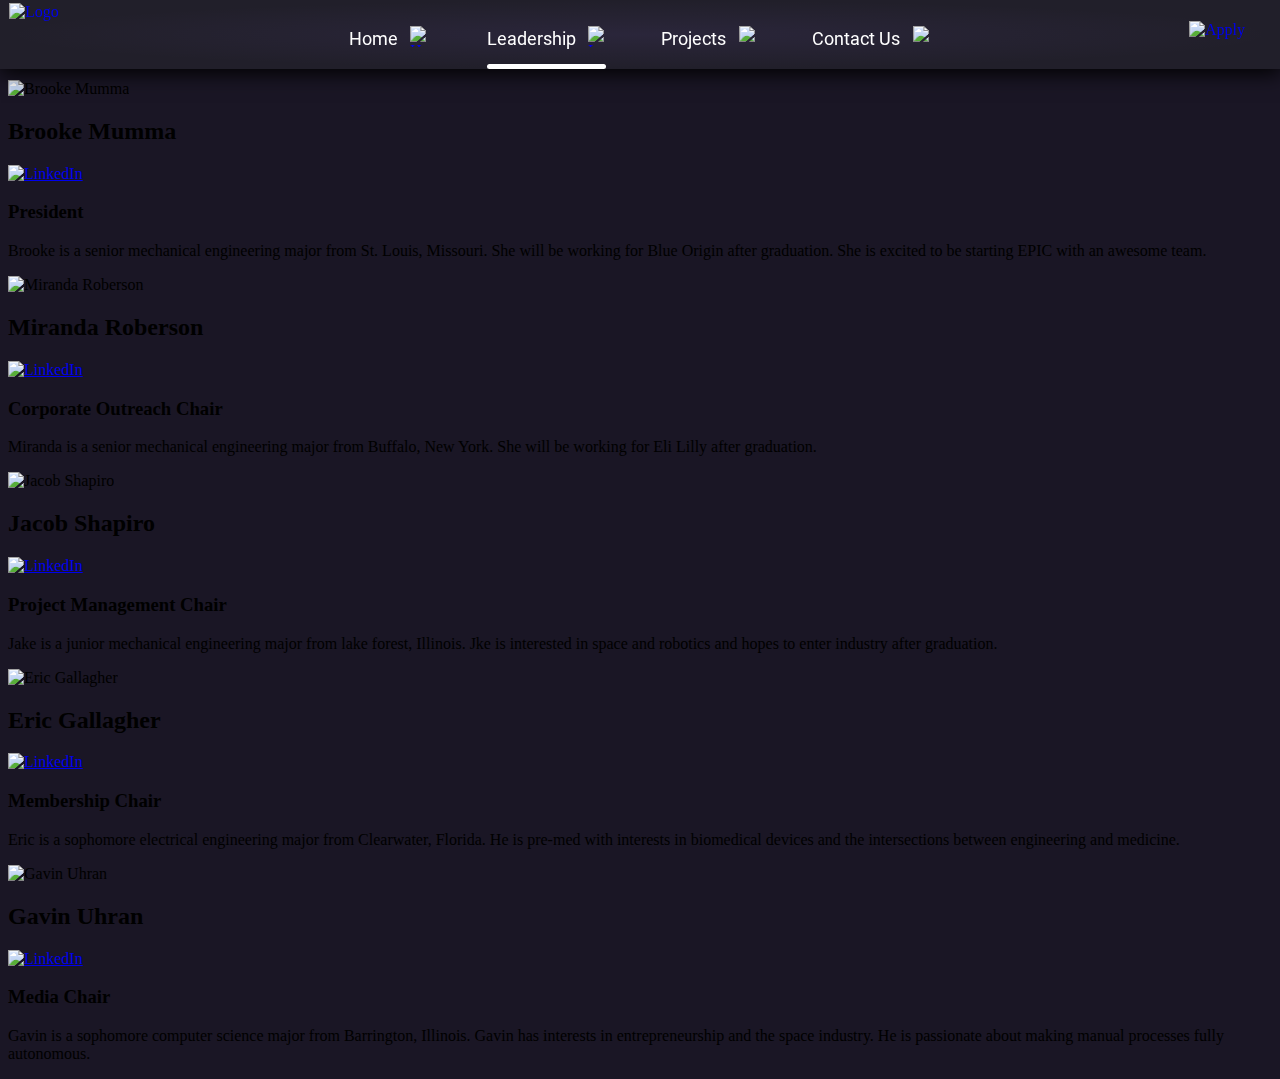
==== leadership1.html @ a6b1ad96 "Desktop Leadership Flexbox Changes" ====
<!DOCTYPE html>
<html lang="en">
<head>
    <meta charset="UTF-8">
    <meta name="viewport" content="width=device-width, initial-scale=1.0">
    <title>EPIC Leadership</title>
    <link rel="stylesheet" href="css/nav.css">
    <link rel="stylesheet" href="css/leadership1.css">
</head>
<body style="background: #1A1625">
    <div class="desktop">
        <h1 class="desktop-title">Leadership</h1>

        <div class="desktop-content">
            <div class="desktop-leader">
                <img class="desktop-leader-image" src="imgs/brooke.png" alt="Brooke Mumma">
                <div class="desktop-leader-info">
                    <div class="desktop-leader-name-linkedin">
                        <h1 class="desktop-leader-name">Brooke Mumma</h1>
                        <a href="https://www.linkedin.com/in/brookemumma/" target="blank">
                            <img src="imgs/linkedin.png" alt="LinkedIn" class="desktop-leader-linkedin">
                        </a>
                    </div>
                    <h2 class="desktop-leader-title">President</h2>
                    <h2 class="desktop-leader-bio">Brooke is a senior mechanical engineering major from St. Louis, missouri. She will be working for Blue Origin after graduation. She is excited to be starting EPIC with an awesome team!</h2>
                </div>
            </div>
            <div class="desktop-leader">
                <img class="desktop-leader-image" src="imgs/miranda.png" alt="Miranda Roberson">
                <div class="desktop-leader-info">
                    <div class="desktop-leader-name-linkedin">
                        <h1 class="desktop-leader-name">Miranda roberson</h1>
                        <a href="https://www.linkedin.com/in/miranda-roberson-a87233170/" target="blank">
                            <img src="imgs/linkedin.png" alt="LinkedIn" class="desktop-leader-linkedin">
                        </a>
                    </div>
                    <h2 class="desktop-leader-title">Corporate Outreach Chair</h2>
                    <h2 class="desktop-leader-bio">Miranda is a senior mechanical engineering major from buffalo  new york. she will be working for eli lilly after graduation.</h2>
                </div>
            </div>
            <div class="desktop-leader">
                <img class="desktop-leader-image" src="imgs/jacob.png" alt="Jacob Shapiro">
                <div class="desktop-leader-info">
                    <div class="desktop-leader-name-linkedin">
                        <h1 class="desktop-leader-name">Jacob Shapiro</h1>
                        <a href="https://www.linkedin.com/in/jshapiro12/" target="blank">
                            <img src="imgs/linkedin.png" alt="LinkedIn" class="desktop-leader-linkedin">
                        </a>
                    </div>
                    <h2 class="desktop-leader-title">Project Management Chair</h2>
                    <h2 class="desktop-leader-bio">Jake is a junior mechanical engineering major from lake forest, il. jake is interested in space and robotics and hopes to enter industry after graduation.</h2>
                </div>
            </div>
            <div class="desktop-leader">
                <img class="desktop-leader-image" src="imgs/eric.png" alt="Eric Gallagher">
                <div class="desktop-leader-info">
                    <div class="desktop-leader-name-linkedin">
                        <h1 class="desktop-leader-name">Eric Gallagher</h1>
                        <a href="https://www.linkedin.com/in/eric-gallagher-12ba87191/" target="blank">
                            <img src="imgs/linkedin.png" alt="LinkedIn" class="desktop-leader-linkedin">
                        </a>
                    </div>
                    <h2 class="desktop-leader-title">Membership Chair</h2>
                    <h2 class="desktop-leader-bio">Eric is a sophomore electrical engineering major from clearwater, florida. He is pre-med with interests in biomedical devices and the intersections between engineering and medicine.</h2>
                </div>
            </div>
            <div class="desktop-leader">
                <img class="desktop-leader-image" src="imgs/gavin.png" alt="Gavin Uhran">
                <div class="desktop-leader-info">
                    <div class="desktop-leader-name-linkedin">
                        <h1 class="desktop-leader-name">Gavin Uhran</h1>
                        <a href="https://www.linkedin.com/in/gavinuhran/" target="blank">
                            <img src="imgs/linkedin.png" alt="LinkedIn" class="desktop-leader-linkedin">
                        </a>
                    </div>
                    <h2 class="desktop-leader-title">Media Chair</h2>
                    <h2 class="desktop-leader-bio">Gavin is a sophomore computer science major from barrington, illinois. gavin has interests in entrepreneurship and the space industry. he is passionate about making manual processes fully autonomous.</h2>
                </div>
            </div>
        </div>

        <div class="desktop-bar">
            <a href="/index.html">
                <img src="imgs/logo.png" alt="Logo" class="desktop-bar-logo">
            </a>

            <div class="desktop-menu">
                <a class="desktop-home" href="/index.html">
                    <div class="desktop-home-content">
                        <h4 class="desktop-home-text">Home</h4>
                        <img src="imgs/home-icon.png" alt="Home Icon" class="desktop-home-icon">
                    </div>
                    <div class="desktop-home-active" style="visibility: hidden"></div>
                </a>
                <a class="desktop-leadership" href="/leadership.html">
                    <div class="desktop-leadership-content">
                        <h4 class="desktop-leadership-text">Leadership</h4>
                        <img src="imgs/leadership-icon.png" alt="Leadership Icon" class="desktop-leadership-icon">
                    </div>
                    <div class="desktop-leadership-active"></div>
                </a>
                <a class="desktop-projects" href="/projects.html">
                    <div class="desktop-projects-content">
                        <h4 class="desktop-projects-text">Projects</h4>
                        <img src="imgs/projects-icon.png" alt="projects Icon" class="desktop-projects-icon">
                    </div>
                    <div class="desktop-projects-active" style="visibility: hidden"></div>
                </a>
                <a class="desktop-contact" href="/contact.html">
                    <div class="desktop-contact-content">
                        <h4 class="desktop-contact-text">Contact Us</h4>
                        <img src="imgs/contact-icon.png" alt="contact Icon" class="desktop-contact-icon">
                    </div>
                    <div class="desktop-contact-active" style="visibility: hidden"></div>
                </a>
            </div>
            
            <a href="https://forms.gle/xy8HjNqJDVMeyU9KA" target="blank">
                <img src="imgs/apply-button.png" alt="Apply" class="desktop-bar-apply">
            </a>
        </div>
    </div>

    <div class="laptop">
        <div class="laptop-content">
            <h1 class="laptop-title">Leadership</h1>

            <div class="laptop-brooke-card">
                <img class="laptop-brooke-photo" src="imgs/brooke.png" alt="Brooke Mumma">
                <h2 class="laptop-brooke-name">Brooke Mumma</h2>
                <a href="https://www.linkedin.com/in/brookemumma/" target="blank">
                    <img src="imgs/linkedin.png" alt="LinkedIn" class="laptop-brooke-linkedin">
                </a>
                <h3 class="laptop-brooke-position">President</h3>
                <p class="laptop-brooke-desc">Brooke is a senior mechanical engineering major from St. Louis, Missouri. She will be working for Blue Origin after graduation. She is excited to be starting EPIC with an awesome team.</p>
            </div>

            <div class="laptop-miranda-card">
                <img class="laptop-miranda-photo" src="imgs/miranda.png" alt="Miranda Roberson">
                <h2 class="laptop-miranda-name">Miranda Roberson</h2>
                <a href="https://www.linkedin.com/in/miranda-roberson-a87233170/" target="blank">
                    <img src="imgs/linkedin.png" alt="LinkedIn" class="laptop-miranda-linkedin">
                </a>
                <h3 class="laptop-miranda-position">Corporate Outreach Chair</h3>
                <p class="laptop-miranda-desc">Miranda is a senior mechanical engineering major from Buffalo, New York. She will be working for Eli Lilly after graduation.</p>
            </div>

            <div class="laptop-jacob-card">
                <img class="laptop-jacob-photo" src="imgs/jacob.png" alt="Jacob Shapiro">
                <h2 class="laptop-jacob-name">Jacob Shapiro</h2>
                <a href="https://www.linkedin.com/in/jshapiro12/" target="blank">
                    <img src="imgs/linkedin.png" alt="LinkedIn" class="laptop-jacob-linkedin">
                </a>
                <h3 class="laptop-jacob-position">Project Management Chair</h3>
                <p class="laptop-jacob-desc">Jake is a junior mechanical engineering major from lake forest, Illinois. Jke is interested in space and robotics and hopes to enter industry after graduation.</p>
            </div>

            <div class="laptop-eric-card">
                <img class="laptop-eric-photo" src="imgs/eric.png" alt="Eric Gallagher">
                <h2 class="laptop-eric-name">Eric Gallagher</h2>
                <a href="https://www.linkedin.com/in/eric-gallagher-12ba87191/" target="blank">
                    <img src="imgs/linkedin.png" alt="LinkedIn" class="laptop-eric-linkedin">
                </a>
                <h3 class="laptop-eric-position">Membership Chair</h3>
                <p class="laptop-eric-desc">Eric is a sophomore electrical engineering major from Clearwater, Florida. He is pre-med with interests in biomedical devices and the intersections between engineering and medicine.</p>
            </div>

            <div class="laptop-gavin-card">
                <img class="laptop-gavin-photo" src="imgs/gavin.png" alt="Gavin Uhran">
                <h2 class="laptop-gavin-name">Gavin Uhran</h2>
                <a href="https://www.linkedin.com/in/gavinuhran/" target="blank">
                    <img src="imgs/linkedin.png" alt="LinkedIn" class="laptop-gavin-linkedin">
                </a>
                <h3 class="laptop-gavin-position">Media Chair</h3>
                <p class="laptop-gavin-desc">Gavin is a sophomore computer science major from Barrington, Illinois. Gavin has interests in entrepreneurship and the space industry. He is passionate about making manual processes fully autonomous.</p>
            </div>
        </div>

        <div class="desktop-bar">
            <a href="/index.html">
                <img src="imgs/logo.png" alt="Logo" class="desktop-bar-logo">
            </a>

            <div class="desktop-menu">
                <a class="desktop-home" href="/index.html">
                    <div class="desktop-home-content">
                        <h4 class="desktop-home-text">Home</h4>
                        <img src="imgs/home-icon.png" alt="Home Icon" class="desktop-home-icon">
                    </div>
                    <div class="desktop-home-active" style="visibility: hidden"></div>
                </a>
                <a class="desktop-leadership" href="/leadership.html">
                    <div class="desktop-leadership-content">
                        <h4 class="desktop-leadership-text">Leadership</h4>
                        <img src="imgs/leadership-icon.png" alt="Leadership Icon" class="desktop-leadership-icon">
                    </div>
                    <div class="desktop-leadership-active"></div>
                </a>
                <a class="desktop-projects" href="/projects.html">
                    <div class="desktop-projects-content">
                        <h4 class="desktop-projects-text">Projects</h4>
                        <img src="imgs/projects-icon.png" alt="projects Icon" class="desktop-projects-icon">
                    </div>
                    <div class="desktop-projects-active" style="visibility: hidden"></div>
                </a>
                <a class="desktop-contact" href="/contact.html">
                    <div class="desktop-contact-content">
                        <h4 class="desktop-contact-text">Contact Us</h4>
                        <img src="imgs/contact-icon.png" alt="contact Icon" class="desktop-contact-icon">
                    </div>
                    <div class="desktop-contact-active" style="visibility: hidden"></div>
                </a>
            </div>
            
            <a href="https://forms.gle/xy8HjNqJDVMeyU9KA" target="blank">
                <img src="imgs/apply-button.png" alt="Apply" class="desktop-bar-apply">
            </a>
        </div>
    </div>

    <div class="tablet">
        <div class="tablet-content">
            <h1 class="tablet-title">Leadership</h1>

            <div class="tablet-brooke-card">
                <img class="tablet-brooke-photo" src="imgs/brooke.png" alt="Brooke Mumma">
                <h2 class="tablet-brooke-name">Brooke Mumma</h2>
                <a href="https://www.linkedin.com/in/brookemumma/" target="blank">
                    <img src="imgs/linkedin.png" alt="LinkedIn" class="tablet-brooke-linkedin">
                </a>
                <h3 class="tablet-brooke-position">President</h3>
                <p class="tablet-brooke-desc">Brooke is a senior mechanical engineering major from St. Louis, Missouri. She will be working for Blue Origin after graduation. She is excited to be starting EPIC with an awesome team.</p>
            </div>

            <div class="tablet-miranda-card">
                <img class="tablet-miranda-photo" src="imgs/miranda.png" alt="Miranda Roberson">
                <h2 class="tablet-miranda-name">Miranda Roberson</h2>
                <a href="https://www.linkedin.com/in/miranda-roberson-a87233170/" target="blank">
                    <img src="imgs/linkedin.png" alt="LinkedIn" class="tablet-miranda-linkedin">
                </a>
                <h3 class="tablet-miranda-position">Corporate Outreach Chair</h3>
                <p class="tablet-miranda-desc">Miranda is a senior mechanical engineering major from Buffalo, New York. She will be working for Eli Lilly after graduation.</p>
            </div>

            <div class="tablet-jacob-card">
                <img class="tablet-jacob-photo" src="imgs/jacob.png" alt="Jacob Shapiro">
                <h2 class="tablet-jacob-name">Jacob Shapiro</h2>
                <a href="https://www.linkedin.com/in/jshapiro12/" target="blank">
                    <img src="imgs/linkedin.png" alt="LinkedIn" class="tablet-jacob-linkedin">
                </a>
                <h3 class="tablet-jacob-position">Project Management Chair</h3>
                <p class="tablet-jacob-desc">Jake is a junior mechanical engineering major from lake forest, Illinois. Jke is interested in space and robotics and hopes to enter industry after graduation.</p>
            </div>

            <div class="tablet-eric-card">
                <img class="tablet-eric-photo" src="imgs/eric.png" alt="Eric Gallagher">
                <h2 class="tablet-eric-name">Eric Gallagher</h2>
                <a href="https://www.linkedin.com/in/eric-gallagher-12ba87191/" target="blank">
                    <img src="imgs/linkedin.png" alt="LinkedIn" class="tablet-eric-linkedin">
                </a>
                <h3 class="tablet-eric-position">Membership Chair</h3>
                <p class="tablet-eric-desc">Eric is a sophomore electrical engineering major from Clearwater, Florida. He is pre-med with interests in biomedical devices and the intersections between engineering and medicine.</p>
            </div>

            <div class="tablet-gavin-card">
                <img class="tablet-gavin-photo" src="imgs/gavin.png" alt="Gavin Uhran">
                <h2 class="tablet-gavin-name">Gavin Uhran</h2>
                <a href="https://www.linkedin.com/in/gavinuhran/" target="blank">
                    <img src="imgs/linkedin.png" alt="LinkedIn" class="tablet-gavin-linkedin">
                </a>
                <h3 class="tablet-gavin-position">Media Chair</h3>
                <p class="tablet-gavin-desc">Gavin is a sophomore computer science major from Barrington, Illinois. Gavin has interests in entrepreneurship and the space industry. He is passionate about making manual processes fully autonomous.</p>
            </div>
        </div>

        <div class="desktop-bar">
            <a href="/index.html">
                <img src="imgs/logo.png" alt="Logo" class="desktop-bar-logo">
            </a>

            <div class="tablet-menu">
                <a class="tablet-home" href="/index.html">
                    <div class="desktop-home-content">
                        <h4 class="desktop-home-text">Home</h4>
                        <img src="imgs/home-icon.png" alt="Home Icon" class="desktop-home-icon">
                    </div>
                    <div class="desktop-home-active" style="visibility: hidden"></div>
                </a>
                <a class="tablet-leadership" href="/leadership.html">
                    <div class="desktop-leadership-content">
                        <h4 class="desktop-leadership-text">Leadership</h4>
                        <img src="imgs/leadership-icon.png" alt="Leadership Icon" class="desktop-leadership-icon">
                    </div>
                    <div class="desktop-leadership-active"></div>
                </a>
                <a class="tablet-projects" href="/projects.html">
                    <div class="desktop-projects-content">
                        <h4 class="desktop-projects-text">Projects</h4>
                        <img src="imgs/projects-icon.png" alt="projects Icon" class="desktop-projects-icon">
                    </div>
                    <div class="desktop-projects-active" style="visibility: hidden"></div>
                </a>
                <a class="tablet-contact" href="/contact.html">
                    <div class="desktop-contact-content">
                        <h4 class="desktop-contact-text">Contact Us</h4>
                        <img src="imgs/contact-icon.png" alt="contact Icon" class="desktop-contact-icon">
                    </div>
                    <div class="desktop-contact-active" style="visibility: hidden"></div>
                </a>
            </div>
            
            <a href="https://forms.gle/xy8HjNqJDVMeyU9KA" target="blank">
                <img src="imgs/apply-button.png" alt="Apply" class="desktop-bar-apply">
            </a>
        </div>
    </div>

    <div class="mobile">
        <div class="mobile-content">
            <h1 class="mobile-title">Leadership</h1>

            <div class="mobile-brooke-card">
                <img class="mobile-brooke-photo" src="imgs/brooke.png" alt="Brooke Mumma">
                <h2 class="mobile-brooke-name">Brooke Mumma</h2>
                <a href="https://www.linkedin.com/in/brookemumma/" target="blank">
                    <img src="imgs/linkedin.png" alt="LinkedIn" class="mobile-brooke-linkedin">
                </a>
                <h3 class="mobile-brooke-position">President</h3>
                <p class="mobile-brooke-desc">Brooke is a senior mechanical engineering major from St. Louis, Missouri. She will be working for Blue Origin after graduation. She is excited to be starting EPIC with an awesome team.</p>
            </div>

            <div class="mobile-miranda-card">
                <img class="mobile-miranda-photo" src="imgs/miranda.png" alt="Miranda Roberson">
                <h2 class="mobile-miranda-name">Miranda Roberson</h2>
                <a href="https://www.linkedin.com/in/miranda-roberson-a87233170/" target="blank">
                    <img src="imgs/linkedin.png" alt="LinkedIn" class="mobile-miranda-linkedin">
                </a>
                <h3 class="mobile-miranda-position">Corporate Outreach Chair</h3>
                <p class="mobile-miranda-desc">Miranda is a senior mechanical engineering major from Buffalo, New York. She will be working for Eli Lilly after graduation.</p>
            </div>

            <div class="mobile-jacob-card">
                <img class="mobile-jacob-photo" src="imgs/jacob.png" alt="Jacob Shapiro">
                <h2 class="mobile-jacob-name">Jacob Shapiro</h2>
                <a href="https://www.linkedin.com/in/jshapiro12/" target="blank">
                    <img src="imgs/linkedin.png" alt="LinkedIn" class="mobile-jacob-linkedin">
                </a>
                <h3 class="mobile-jacob-position">Project Management Chair</h3>
                <p class="mobile-jacob-desc">Jake is a junior mechanical engineering major from lake forest, Illinois. Jke is interested in space and robotics and hopes to enter industry after graduation.</p>
            </div>

            <div class="mobile-eric-card">
                <img class="mobile-eric-photo" src="imgs/eric.png" alt="Eric Gallagher">
                <h2 class="mobile-eric-name">Eric Gallagher</h2>
                <a href="https://www.linkedin.com/in/eric-gallagher-12ba87191/" target="blank">
                    <img src="imgs/linkedin.png" alt="LinkedIn" class="mobile-eric-linkedin">
                </a>
                <h3 class="mobile-eric-position">Membership Chair</h3>
                <p class="mobile-eric-desc">Eric is a sophomore electrical engineering major from Clearwater, Florida. He is pre-med with interests in biomedical devices and the intersections between engineering and medicine.</p>
            </div>

            <div class="mobile-gavin-card">
                <img class="mobile-gavin-photo" src="imgs/gavin.png" alt="Gavin Uhran">
                <h2 class="mobile-gavin-name">Gavin Uhran</h2>
                <a href="https://www.linkedin.com/in/gavinuhran/" target="blank">
                    <img src="imgs/linkedin.png" alt="LinkedIn" class="mobile-gavin-linkedin">
                </a>
                <h3 class="mobile-gavin-position">Media Chair</h3>
                <p class="mobile-gavin-desc">Gavin is a sophomore computer science major from Barrington, Illinois. Gavin has interests in entrepreneurship and the space industry. He is passionate about making manual processes fully autonomous.</p>
            </div>
        </div>

        <div class="mobile-bar">
            <div class="mobile-menu">
                <a class="mobile-home" href="/index.html">
                    <img src="imgs/home-icon.png" alt="Home Icon" class="mobile-home-icon">
                    <div class="mobile-home-active" style="visibility: hidden"></div>
                </a>
                <a class="mobile-leadership" href="/leadership.html">
                    <img src="imgs/leadership-icon.png" alt="Leadership Icon" class="mobile-leadership-icon">
                    <div class="mobile-leadership-active"></div>
                </a>
                <a class="mobile-projects" href="/projects.html">
                    <img src="imgs/projects-icon.png" alt="Projects Icon" class="mobile-projects-icon">
                    <div class="mobile-projects-active" style="visibility: hidden"></div>
                </a>
                <a class="mobile-contact" href="/contact.html">
                    <img src="imgs/contact-icon.png" alt="contact Icon" class="mobile-contact-icon">
                    <div class="mobile-contact-active" style="visibility: hidden"s></div>
                </a>
            </div>
            <a href="https://forms.gle/xy8HjNqJDVMeyU9KA" target="blank">
                <img src="imgs/apply-button.png" alt="Apply" class="mobile-apply">
            </a>
        </div>
    </div>
</body>
</html>
---- css/nav.css ----
@font-face {
    font-family: "Roboto";
    src: url("../assets/Roboto-Regular.ttf") format("truetype");
    font-style: normal;
    font-weight: normal;
}

.desktop-bar {
    position: fixed;
    width: 100%;
    height: 69px;
    top: 0px;
    left: 0px;
    
    background: radial-gradient(50% 50% at 50% 50%, rgba(154, 118, 255, 0.08) 0%, rgba(255, 255, 255, 0) 100%), #211F2A;
    /* Dark UI / bigger box shadow */
    
    box-shadow: 1px 4px 20px #000000;
}
.desktop-bar-logo {
    position: absolute;
    width: 64px;
    height: 64px;
    left: 9px;
    top: 2.5px;
}
.desktop-bar-apply {
    position: absolute;
    width: 74px;
    height: 27px;
    right: 17px;
    top: 21px;
}
.desktop-menu {
    position: absolute;
    width: 582px;
    height: 69px;
    left: calc(50% - 582px/2);
    top: 0px;            
}
.desktop-home {
    position: absolute;
    width: 83px;
    height: 69px;
    left: 0px;
    top: 0px;    
}
.desktop-home-content {
    position: absolute;
    width: 83px;
    height: 47px;
    left: 0px;
    top: 0px;    
}
.desktop-home-text {
    position: absolute;
    width: 49px;
    height: 21px;
    left: 0px;
    top: 4px;
    
    font-family: Roboto;
    font-style: normal;
    font-weight: normal;
    font-size: 18px;
    line-height: 21px;
    /* identical to box height */
    
    display: flex;
    align-items: center;
    text-align: center;
    
    color: #FFFFFF;
    
}
.desktop-home:hover .desktop-home-text {
    font-weight: bold;
}
.desktop-home-icon {
    position: absolute;
    width: 22px;
    height: 21px;
    left: 61px;
    top: 26px;        
}
.desktop-home-active {
    position: absolute;
    width: 83px;
    height: 5px;
    left: calc(50% - 83px/2);
    top: 64px;
    
    background: #FFFFFF;
    border-radius: 3px;
}
.desktop-leadership {
    position: absolute;
    width: 119px;
    height: 69px;
    left: 138px;
    top: 0px;    
}
.desktop-leadership-content {
    position: absolute;
    width: 119px;
    height: 47px;
    left: 0px;
    top: 0px;    
}
.desktop-leadership-text {
    position: absolute;
    width: 89px;
    height: 21px;
    left: 0px;
    top: 4px;
    
    font-family: Roboto;
    font-style: normal;
    font-weight: normal;
    font-size: 18px;
    line-height: 21px;
    /* identical to box height */
    
    display: flex;
    align-items: center;
    text-align: center;
    
    color: #FFFFFF;
}
.desktop-leadership:hover .desktop-leadership-text {
    font-weight: bold;
    left: -0.5px;
}
.desktop-leadership-active {
    position: absolute;
    width: 119px;
    height: 5px;
    left: calc(50% - 119px/2);
    top: 64px;
    
    background: #FFFFFF;
    border-radius: 3px;
}
.desktop-leadership-icon {
    position: absolute;
    width: 18px;
    height: 21px;
    left: 101px;
    top: 26px;
}
.desktop-leadership-active {
    position: absolute;
    width: 119px;
    height: 5px;
    left: calc(50% - 119px/2);
    top: 64px;
    
    background: #FFFFFF;
    border-radius: 3px;
}
.desktop-projects {
    position: absolute;
    width: 96px;
    height: 69px;
    left: 312px;
    top: 0px; 
}
.desktop-projects-content {
    position: absolute;
    width: 96px;
    height: 47px;
    left: 0px;
    top: 0px; 
}
.desktop-projects-text {
    position: absolute;
    width: 66px;
    height: 21px;
    left: 0px;
    top: 4px;
    
    font-family: Roboto;
    font-style: normal;
    font-weight: normal;
    font-size: 18px;
    line-height: 21px;
    /* identical to box height */
    
    display: flex;
    align-items: center;
    text-align: center;
    
    color: #FFFFFF;
}
.desktop-projects:hover .desktop-projects-text {
    font-weight: bold;
    left: -0.5px;
}
.desktop-projects-icon {
    position: absolute;
    width: 18px;
    height: 21px;
    left: 78px;
    top: 26px;
}
.desktop-projects-active {
    position: absolute;
    width: 96px;
    height: 5px;
    left: calc(50% - 96px/2);
    top: 64px;
    
    background: #FFFFFF;
    border-radius: 3px; 
}
.desktop-contact {
    position: absolute;
    width: 119px;
    height: 69px;
    left: 463px;
    top: 0px;    
}
.desktop-contact-content {
    position: absolute;
    width: 119px;
    height: 47px;
    left: 0px;
    top: 0px;
        
}
.desktop-contact-text {
    position: absolute;
    width: 89px;
    height: 21px;
    left: 0px;
    top: 4px;
    
    font-family: Roboto;
    font-style: normal;
    font-weight: normal;
    font-size: 18px;
    line-height: 21px;
    /* identical to box height */
    
    display: flex;
    align-items: center;
    text-align: center;
    
    color: #FFFFFF;
}
.desktop-contact:hover .desktop-contact-text {
    font-weight: bold;
}
.desktop-contact-icon {
    position: absolute;
    width: 18px;
    height: 21px;
    left: 101px;
    top: 26px;    
}
.desktop-contact-active {
    position: absolute;
    width: 119px;
    height: 5px;
    left: calc(50% - 119px/2);
    top: 64px;
    
    background: #FFFFFF;
    border-radius: 3px;
}
.tablet-menu {
    position: absolute;
    width: 522px;
    height: 69px;
    left: calc(50% - 522px/2 + 0.5px);
    top: 0px;    
}
.tablet-home {
    position: absolute;
    width: 83px;
    height: 69px;
    left: 0px;
    top: 0px;
}
.tablet-leadership {
    position: absolute;
    width: 119px;
    height: 69px;
    left: 118px;
    top: 0px;    
}
.tablet-projects {
    position: absolute;
    width: 96px;
    height: 69px;
    left: 272px;
    top: 0px;    
}
.tablet-contact {
    position: absolute;
    width: 119px;
    height: 69px;
    left: 403px;
    top: 0px;    
}


.mobile-bar {
    position: absolute;
    height: 69px;
    left: 0px;
    right: 0px;
    top: 0px;
    
    background: radial-gradient(50% 50% at 50% 50%, rgba(154, 118, 255, 0.08) 0%, rgba(255, 255, 255, 0) 100%), #211F2A;
    /* Dark UI / bigger box shadow */
    
    box-shadow: 1px 4px 20px #000000;
}
.mobile-menu {
    position: absolute;
    width: 143px;
    height: 69px;
    left: 40px;
    top: 0px;     
}
.mobile-home {
    position: absolute;
    width: 22px;
    height: 69px;
    left: 0px;
    top: 0px;
}
.mobile-home-icon {
    position: absolute;
    width: 22px;
    height: 21px;
    left: 0px;
    top: 24px;    
}
.mobile-home-active {
    position: absolute;
    width: 22px;
    height: 5px;
    left: 0px;
    top: 64px;
    
    background: #FFFFFF;
    border-radius: 3px;
}
.mobile-leadership {
    position: absolute;
    width: 18px;
    height: 69px;
    left: 44.5px;
    top: 0px;
}
.mobile-leadership-icon {
    position: absolute;
    width: 18px;
    height: 21px;
    left: 0px;
    top: 24px;    
}
.mobile-leadership-active {
    position: absolute;
    width: 19px;
    height: 5px;
    left: 0px;
    top: 64px;
    
    background: #FFFFFF;
    border-radius: 3px;
}
.mobile-projects {
    position: absolute;
    width: 18px;
    height: 69px;
    left: 85px;
    top: 0px;    
}
.mobile-projects-icon {
    position: absolute;
    width: 18px;
    height: 21px;
    left: 0px;
    top: 24px;    
}
.mobile-projects-active {
    position: absolute;
    width: 16px;
    height: 5px;
    left: 0px;
    top: 64px;
    
    background: #FFFFFF;
    border-radius: 3px;
}
.mobile-contact {
    position: absolute;
    width: 18px;
    height: 69px;
    left: 125.5px;
    top: 0px;    
}
.mobile-contact-icon {
    position: absolute;
    width: 18px;
    height: 21px;
    left: 0px;
    top: 24px;    
}
.mobile-contact-active {
    position: absolute;
    width: 18px;
    height: 5px;
    left: 0px;
    top: 64px;
    
    background: #FFFFFF;
    border-radius: 3px;
}
.mobile-apply {
    position: absolute;
    width: 74px;
    height: 27px;
    right: 20px;
    top: 21px;      
}
---- css/leadership1.css ----
@font-face {
    font-family: "Legend M54";
    src: url("../assets/LegendM54.ttf") format("truetype");
    font-style: normal;
    font-weight: normal;
}
@media screen and (max-width: 767px) {
.desktop { 
    display: none;
    }
.tablet { 
    display: none;
    }
.laptop { 
    display: none;
    }
}
@media screen and (min-width: 768px) and (max-width: 1019px) {
.desktop { 
    display: none;
    }
.mobile { 
    display: none;
    }
.laptop { 
    display: none;
    }
}
@media screen and (min-width: 1020px) and (max-width: 1439px) {
.desktop { 
    display: none;
    }
.tablet { 
    display: none;
    }
.mobile { 
    display: none;
    }
}
@media screen and (min-width: 1440px) {
.tablet { 
    display: none;
    }
.mobile { 
    display: none;
    }
.laptop { 
    display: none;
    }
}


.desktop-title {
    position: absolute;
    width: 238px;
    height: 61px;
    left: calc(50% - 238px/2 - 481px);
    top: 116px;

    font-family: Legend M54;
    font-style: normal;
    font-weight: normal;
    font-size: 50px;
    line-height: 61px;
    /* identical to box height */

    display: flex;
    align-items: center;
    letter-spacing: 0.015em;

    color: #FFFFFF;
}

.desktop-content {
    position: absolute;
    width: 1200px;
    left: calc(50% - 1199.87px/2 - 0.07px);
    top: 250px;
    display: flex;
    flex-direction: column;
    padding: 0px;
    margin: 0px;
}

.desktop-leader {
    flex: none;
    margin: 0px 0px 40px 0px;
    padding: 40px;
    border-radius: 40px;
    background: #211F2A;
    vertical-align: center;
    display: flex;
    flex-direction: row;
    align-items: center;
}

.desktop-leader-image {
    width: 250px;
    height: 250px;
    left: 40px;
    top: 40px;

    border-radius: 27.7061px;
}

.desktop-leader-info {
    position: absolute;
    width: 830px;
    left: 330px;
    display: flex;
    flex-direction: column;
    align-items: left;
    padding: 0px;
}

.desktop-leader-name-linkedin {
    display: flex;
    flex-direction: row;
    justify-content: flex-start;
    align-items: center;
    margin: 0px;
}

.desktop-leader-name {
    font-family: Legend M54;
    font-style: normal;
    font-weight: normal;
    font-size: 37.5186px;
    line-height: 46px;
    /* identical to box height */

    letter-spacing: 0.015em;

    color: #FFFFFF;
    margin: 0px;
}

.desktop-leader-linkedin {
    margin: 0px 0px 0px 11px;
    width: 22px;
    height: 22px;
}

.desktop-leader-title {
    font-family: Legend M54;
    font-style: normal;
    font-weight: normal;
    font-size: 25.8462px;
    line-height: 32px;
    /* identical to box height */
    
    letter-spacing: 0.015em;
    
    color: #FFFFFF;
    margin: 7px 0px 8px 0px;
}

.desktop-leader-bio {
    font-family: Legend M54;
    font-style: normal;
    font-weight: normal;
    font-size: 22px;
    line-height: 27px;
    letter-spacing: 0.015em;
    
    color: #6C6C6C;
    margin: 0px;    
}
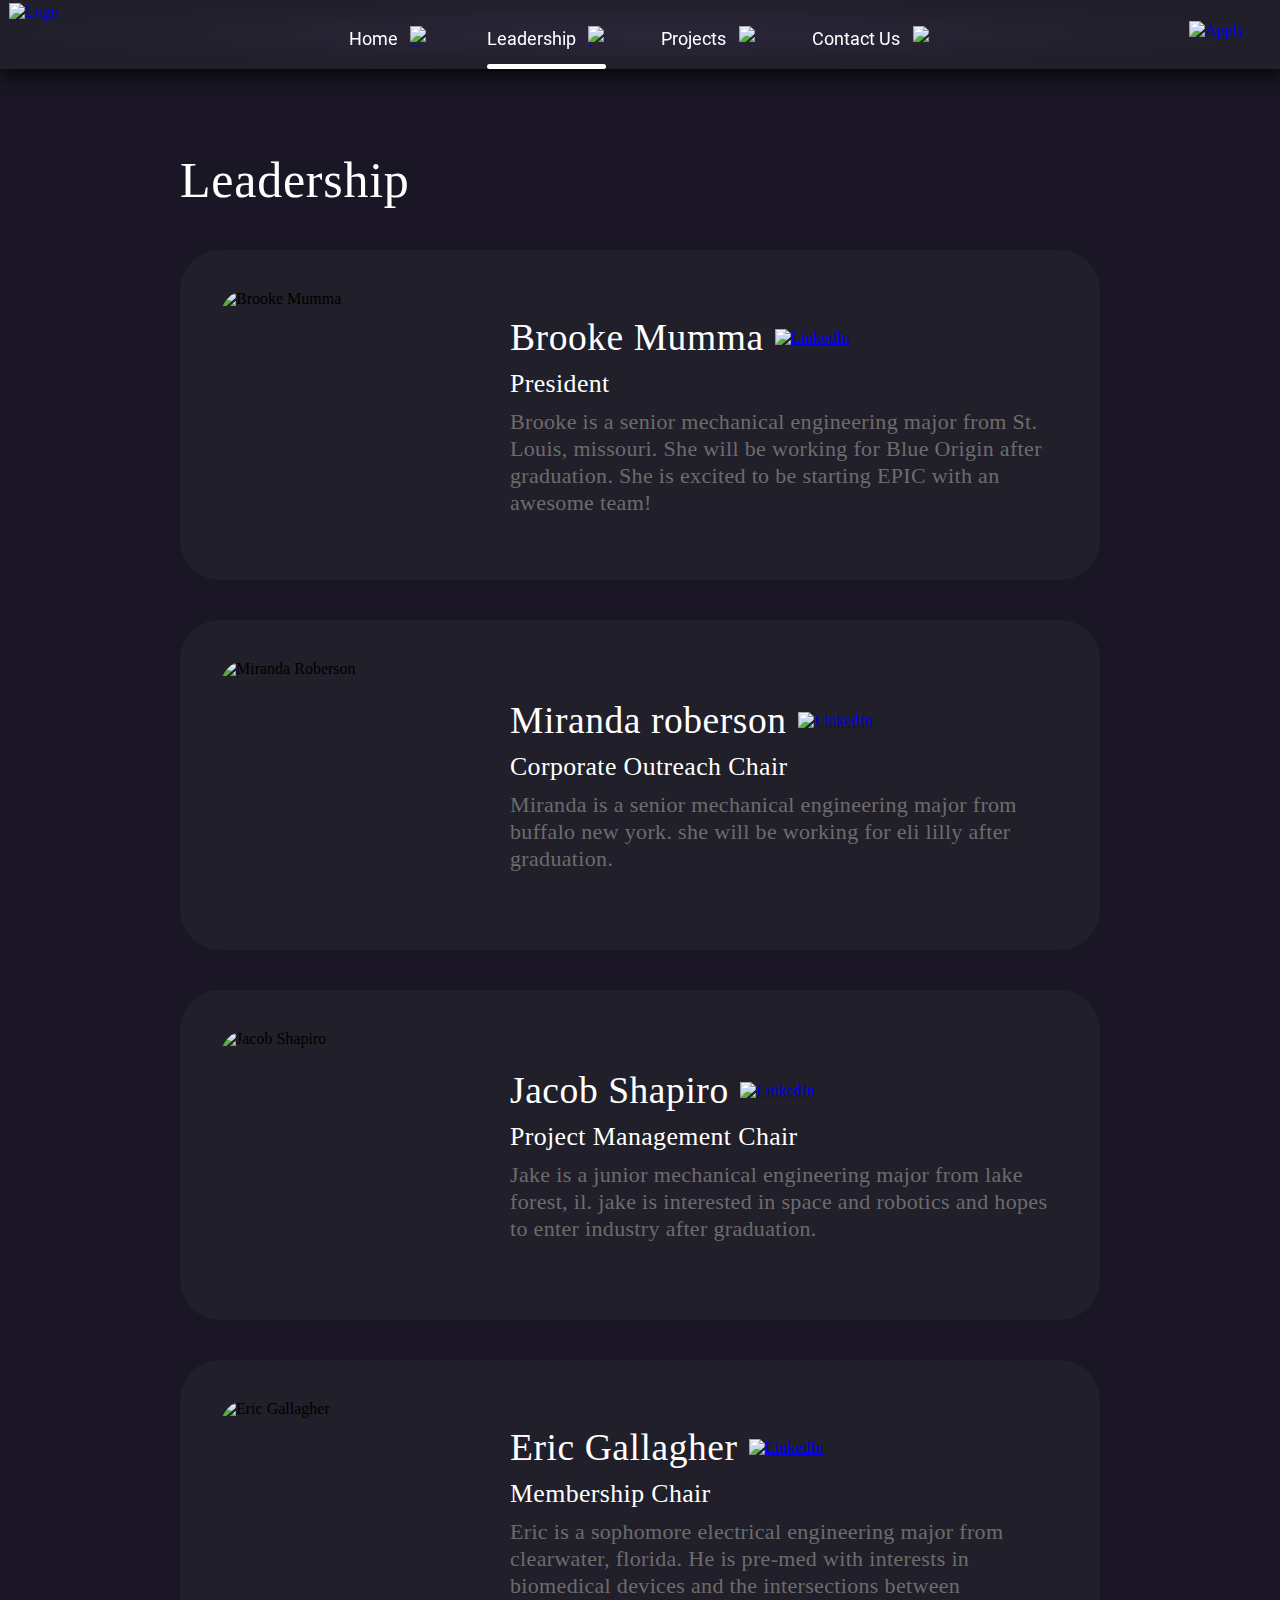
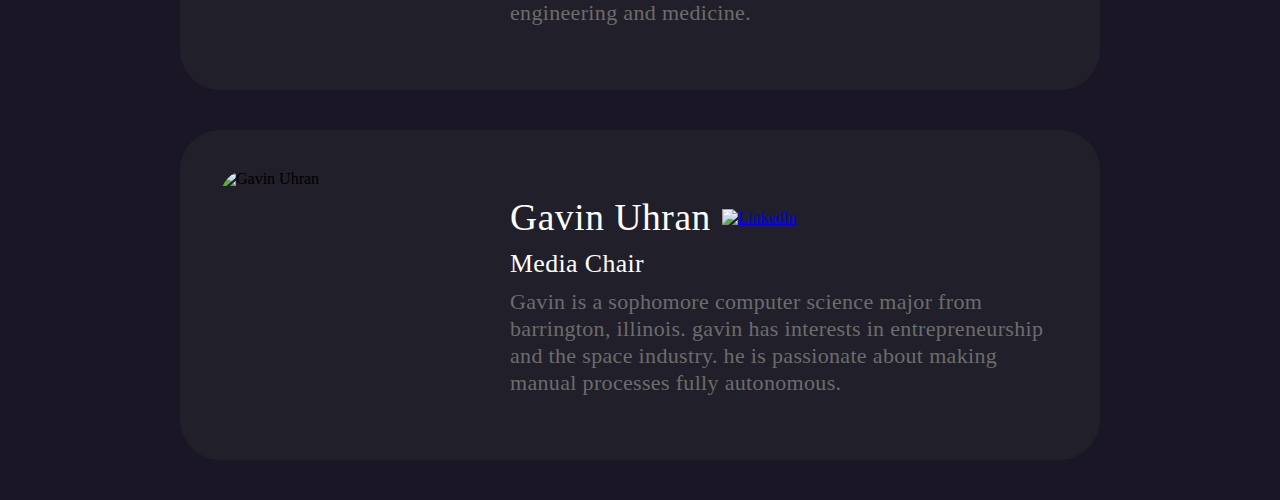
==== commit 6a1247f0: "Laptop & Tablet Leadership Flexbox Changes" ====
--- a/leadership1.html
+++ b/leadership1.html
@@ -122,57 +122,73 @@
     </div>
 
     <div class="laptop">
+        <h1 class="laptop-title">Leadership</h1>
+
         <div class="laptop-content">
-            <h1 class="laptop-title">Leadership</h1>
-
-            <div class="laptop-brooke-card">
-                <img class="laptop-brooke-photo" src="imgs/brooke.png" alt="Brooke Mumma">
-                <h2 class="laptop-brooke-name">Brooke Mumma</h2>
-                <a href="https://www.linkedin.com/in/brookemumma/" target="blank">
-                    <img src="imgs/linkedin.png" alt="LinkedIn" class="laptop-brooke-linkedin">
-                </a>
-                <h3 class="laptop-brooke-position">President</h3>
-                <p class="laptop-brooke-desc">Brooke is a senior mechanical engineering major from St. Louis, Missouri. She will be working for Blue Origin after graduation. She is excited to be starting EPIC with an awesome team.</p>
-            </div>
-
-            <div class="laptop-miranda-card">
-                <img class="laptop-miranda-photo" src="imgs/miranda.png" alt="Miranda Roberson">
-                <h2 class="laptop-miranda-name">Miranda Roberson</h2>
-                <a href="https://www.linkedin.com/in/miranda-roberson-a87233170/" target="blank">
-                    <img src="imgs/linkedin.png" alt="LinkedIn" class="laptop-miranda-linkedin">
-                </a>
-                <h3 class="laptop-miranda-position">Corporate Outreach Chair</h3>
-                <p class="laptop-miranda-desc">Miranda is a senior mechanical engineering major from Buffalo, New York. She will be working for Eli Lilly after graduation.</p>
-            </div>
-
-            <div class="laptop-jacob-card">
-                <img class="laptop-jacob-photo" src="imgs/jacob.png" alt="Jacob Shapiro">
-                <h2 class="laptop-jacob-name">Jacob Shapiro</h2>
-                <a href="https://www.linkedin.com/in/jshapiro12/" target="blank">
-                    <img src="imgs/linkedin.png" alt="LinkedIn" class="laptop-jacob-linkedin">
-                </a>
-                <h3 class="laptop-jacob-position">Project Management Chair</h3>
-                <p class="laptop-jacob-desc">Jake is a junior mechanical engineering major from lake forest, Illinois. Jke is interested in space and robotics and hopes to enter industry after graduation.</p>
-            </div>
-
-            <div class="laptop-eric-card">
-                <img class="laptop-eric-photo" src="imgs/eric.png" alt="Eric Gallagher">
-                <h2 class="laptop-eric-name">Eric Gallagher</h2>
-                <a href="https://www.linkedin.com/in/eric-gallagher-12ba87191/" target="blank">
-                    <img src="imgs/linkedin.png" alt="LinkedIn" class="laptop-eric-linkedin">
-                </a>
-                <h3 class="laptop-eric-position">Membership Chair</h3>
-                <p class="laptop-eric-desc">Eric is a sophomore electrical engineering major from Clearwater, Florida. He is pre-med with interests in biomedical devices and the intersections between engineering and medicine.</p>
-            </div>
-
-            <div class="laptop-gavin-card">
-                <img class="laptop-gavin-photo" src="imgs/gavin.png" alt="Gavin Uhran">
-                <h2 class="laptop-gavin-name">Gavin Uhran</h2>
-                <a href="https://www.linkedin.com/in/gavinuhran/" target="blank">
-                    <img src="imgs/linkedin.png" alt="LinkedIn" class="laptop-gavin-linkedin">
-                </a>
-                <h3 class="laptop-gavin-position">Media Chair</h3>
-                <p class="laptop-gavin-desc">Gavin is a sophomore computer science major from Barrington, Illinois. Gavin has interests in entrepreneurship and the space industry. He is passionate about making manual processes fully autonomous.</p>
+            <div class="laptop-leader">
+                <img class="laptop-leader-image" src="imgs/brooke.png" alt="Brooke Mumma">
+                <div class="laptop-leader-info">
+                    <div class="laptop-leader-name-linkedin">
+                        <h1 class="laptop-leader-name">Brooke Mumma</h1>
+                        <a href="https://www.linkedin.com/in/brookemumma/" target="blank">
+                            <img src="imgs/linkedin.png" alt="LinkedIn" class="laptop-leader-linkedin">
+                        </a>
+                    </div>
+                    <h2 class="laptop-leader-title">President</h2>
+                    <h2 class="laptop-leader-bio">Brooke is a senior mechanical engineering major from St. Louis, missouri. She will be working for Blue Origin after graduation. She is excited to be starting EPIC with an awesome team!</h2>
+                </div>
+            </div>
+            <div class="laptop-leader">
+                <img class="laptop-leader-image" src="imgs/miranda.png" alt="Miranda Roberson">
+                <div class="laptop-leader-info">
+                    <div class="laptop-leader-name-linkedin">
+                        <h1 class="laptop-leader-name">Miranda roberson</h1>
+                        <a href="https://www.linkedin.com/in/miranda-roberson-a87233170/" target="blank">
+                            <img src="imgs/linkedin.png" alt="LinkedIn" class="laptop-leader-linkedin">
+                        </a>
+                    </div>
+                    <h2 class="laptop-leader-title">Corporate Outreach Chair</h2>
+                    <h2 class="laptop-leader-bio">Miranda is a senior mechanical engineering major from buffalo  new york. she will be working for eli lilly after graduation.</h2>
+                </div>
+            </div>
+            <div class="laptop-leader">
+                <img class="laptop-leader-image" src="imgs/jacob.png" alt="Jacob Shapiro">
+                <div class="laptop-leader-info">
+                    <div class="laptop-leader-name-linkedin">
+                        <h1 class="laptop-leader-name">Jacob Shapiro</h1>
+                        <a href="https://www.linkedin.com/in/jshapiro12/" target="blank">
+                            <img src="imgs/linkedin.png" alt="LinkedIn" class="laptop-leader-linkedin">
+                        </a>
+                    </div>
+                    <h2 class="laptop-leader-title">Project Management Chair</h2>
+                    <h2 class="laptop-leader-bio">Jake is a junior mechanical engineering major from lake forest, il. jake is interested in space and robotics and hopes to enter industry after graduation.</h2>
+                </div>
+            </div>
+            <div class="laptop-leader">
+                <img class="laptop-leader-image" src="imgs/eric.png" alt="Eric Gallagher">
+                <div class="laptop-leader-info">
+                    <div class="laptop-leader-name-linkedin">
+                        <h1 class="laptop-leader-name">Eric Gallagher</h1>
+                        <a href="https://www.linkedin.com/in/eric-gallagher-12ba87191/" target="blank">
+                            <img src="imgs/linkedin.png" alt="LinkedIn" class="laptop-leader-linkedin">
+                        </a>
+                    </div>
+                    <h2 class="laptop-leader-title">Membership Chair</h2>
+                    <h2 class="laptop-leader-bio">Eric is a sophomore electrical engineering major from clearwater, florida. He is pre-med with interests in biomedical devices and the intersections between engineering and medicine.</h2>
+                </div>
+            </div>
+            <div class="laptop-leader">
+                <img class="laptop-leader-image" src="imgs/gavin.png" alt="Gavin Uhran">
+                <div class="laptop-leader-info">
+                    <div class="laptop-leader-name-linkedin">
+                        <h1 class="laptop-leader-name">Gavin Uhran</h1>
+                        <a href="https://www.linkedin.com/in/gavinuhran/" target="blank">
+                            <img src="imgs/linkedin.png" alt="LinkedIn" class="laptop-leader-linkedin">
+                        </a>
+                    </div>
+                    <h2 class="laptop-leader-title">Media Chair</h2>
+                    <h2 class="laptop-leader-bio">Gavin is a sophomore computer science major from barrington, illinois. gavin has interests in entrepreneurship and the space industry. he is passionate about making manual processes fully autonomous.</h2>
+                </div>
             </div>
         </div>
 
@@ -219,57 +235,73 @@
     </div>
 
     <div class="tablet">
+        <h1 class="tablet-title">Leadership</h1>
+
         <div class="tablet-content">
-            <h1 class="tablet-title">Leadership</h1>
-
-            <div class="tablet-brooke-card">
-                <img class="tablet-brooke-photo" src="imgs/brooke.png" alt="Brooke Mumma">
-                <h2 class="tablet-brooke-name">Brooke Mumma</h2>
-                <a href="https://www.linkedin.com/in/brookemumma/" target="blank">
-                    <img src="imgs/linkedin.png" alt="LinkedIn" class="tablet-brooke-linkedin">
-                </a>
-                <h3 class="tablet-brooke-position">President</h3>
-                <p class="tablet-brooke-desc">Brooke is a senior mechanical engineering major from St. Louis, Missouri. She will be working for Blue Origin after graduation. She is excited to be starting EPIC with an awesome team.</p>
-            </div>
-
-            <div class="tablet-miranda-card">
-                <img class="tablet-miranda-photo" src="imgs/miranda.png" alt="Miranda Roberson">
-                <h2 class="tablet-miranda-name">Miranda Roberson</h2>
-                <a href="https://www.linkedin.com/in/miranda-roberson-a87233170/" target="blank">
-                    <img src="imgs/linkedin.png" alt="LinkedIn" class="tablet-miranda-linkedin">
-                </a>
-                <h3 class="tablet-miranda-position">Corporate Outreach Chair</h3>
-                <p class="tablet-miranda-desc">Miranda is a senior mechanical engineering major from Buffalo, New York. She will be working for Eli Lilly after graduation.</p>
-            </div>
-
-            <div class="tablet-jacob-card">
-                <img class="tablet-jacob-photo" src="imgs/jacob.png" alt="Jacob Shapiro">
-                <h2 class="tablet-jacob-name">Jacob Shapiro</h2>
-                <a href="https://www.linkedin.com/in/jshapiro12/" target="blank">
-                    <img src="imgs/linkedin.png" alt="LinkedIn" class="tablet-jacob-linkedin">
-                </a>
-                <h3 class="tablet-jacob-position">Project Management Chair</h3>
-                <p class="tablet-jacob-desc">Jake is a junior mechanical engineering major from lake forest, Illinois. Jke is interested in space and robotics and hopes to enter industry after graduation.</p>
-            </div>
-
-            <div class="tablet-eric-card">
-                <img class="tablet-eric-photo" src="imgs/eric.png" alt="Eric Gallagher">
-                <h2 class="tablet-eric-name">Eric Gallagher</h2>
-                <a href="https://www.linkedin.com/in/eric-gallagher-12ba87191/" target="blank">
-                    <img src="imgs/linkedin.png" alt="LinkedIn" class="tablet-eric-linkedin">
-                </a>
-                <h3 class="tablet-eric-position">Membership Chair</h3>
-                <p class="tablet-eric-desc">Eric is a sophomore electrical engineering major from Clearwater, Florida. He is pre-med with interests in biomedical devices and the intersections between engineering and medicine.</p>
-            </div>
-
-            <div class="tablet-gavin-card">
-                <img class="tablet-gavin-photo" src="imgs/gavin.png" alt="Gavin Uhran">
-                <h2 class="tablet-gavin-name">Gavin Uhran</h2>
-                <a href="https://www.linkedin.com/in/gavinuhran/" target="blank">
-                    <img src="imgs/linkedin.png" alt="LinkedIn" class="tablet-gavin-linkedin">
-                </a>
-                <h3 class="tablet-gavin-position">Media Chair</h3>
-                <p class="tablet-gavin-desc">Gavin is a sophomore computer science major from Barrington, Illinois. Gavin has interests in entrepreneurship and the space industry. He is passionate about making manual processes fully autonomous.</p>
+            <div class="tablet-leader">
+                <img class="tablet-leader-image" src="imgs/brooke.png" alt="Brooke Mumma">
+                <div class="tablet-leader-info">
+                    <div class="tablet-leader-name-linkedin">
+                        <h1 class="tablet-leader-name">Brooke Mumma</h1>
+                        <a href="https://www.linkedin.com/in/brookemumma/" target="blank">
+                            <img src="imgs/linkedin.png" alt="LinkedIn" class="tablet-leader-linkedin">
+                        </a>
+                    </div>
+                    <h2 class="tablet-leader-title">President</h2>
+                    <h2 class="tablet-leader-bio">Brooke is a senior mechanical engineering major from St. Louis, missouri. She will be working for Blue Origin after graduation. She is excited to be starting EPIC with an awesome team!</h2>
+                </div>
+            </div>
+            <div class="tablet-leader">
+                <img class="tablet-leader-image" src="imgs/miranda.png" alt="Miranda Roberson">
+                <div class="tablet-leader-info">
+                    <div class="tablet-leader-name-linkedin">
+                        <h1 class="tablet-leader-name">Miranda roberson</h1>
+                        <a href="https://www.linkedin.com/in/miranda-roberson-a87233170/" target="blank">
+                            <img src="imgs/linkedin.png" alt="LinkedIn" class="tablet-leader-linkedin">
+                        </a>
+                    </div>
+                    <h2 class="tablet-leader-title">Corporate Outreach Chair</h2>
+                    <h2 class="tablet-leader-bio">Miranda is a senior mechanical engineering major from buffalo  new york. she will be working for eli lilly after graduation.</h2>
+                </div>
+            </div>
+            <div class="tablet-leader">
+                <img class="tablet-leader-image" src="imgs/jacob.png" alt="Jacob Shapiro">
+                <div class="tablet-leader-info">
+                    <div class="tablet-leader-name-linkedin">
+                        <h1 class="tablet-leader-name">Jacob Shapiro</h1>
+                        <a href="https://www.linkedin.com/in/jshapiro12/" target="blank">
+                            <img src="imgs/linkedin.png" alt="LinkedIn" class="tablet-leader-linkedin">
+                        </a>
+                    </div>
+                    <h2 class="tablet-leader-title">Project Management Chair</h2>
+                    <h2 class="tablet-leader-bio">Jake is a junior mechanical engineering major from lake forest, il. jake is interested in space and robotics and hopes to enter industry after graduation.</h2>
+                </div>
+            </div>
+            <div class="tablet-leader">
+                <img class="tablet-leader-image" src="imgs/eric.png" alt="Eric Gallagher">
+                <div class="tablet-leader-info">
+                    <div class="tablet-leader-name-linkedin">
+                        <h1 class="tablet-leader-name">Eric Gallagher</h1>
+                        <a href="https://www.linkedin.com/in/eric-gallagher-12ba87191/" target="blank">
+                            <img src="imgs/linkedin.png" alt="LinkedIn" class="tablet-leader-linkedin">
+                        </a>
+                    </div>
+                    <h2 class="tablet-leader-title">Membership Chair</h2>
+                    <h2 class="tablet-leader-bio">Eric is a sophomore electrical engineering major from clearwater, florida. He is pre-med with interests in biomedical devices and the intersections between engineering and medicine.</h2>
+                </div>
+            </div>
+            <div class="tablet-leader">
+                <img class="tablet-leader-image" src="imgs/gavin.png" alt="Gavin Uhran">
+                <div class="tablet-leader-info">
+                    <div class="tablet-leader-name-linkedin">
+                        <h1 class="tablet-leader-name">Gavin Uhran</h1>
+                        <a href="https://www.linkedin.com/in/gavinuhran/" target="blank">
+                            <img src="imgs/linkedin.png" alt="LinkedIn" class="tablet-leader-linkedin">
+                        </a>
+                    </div>
+                    <h2 class="tablet-leader-title">Media Chair</h2>
+                    <h2 class="tablet-leader-bio">Gavin is a sophomore computer science major from barrington, illinois. gavin has interests in entrepreneurship and the space industry. he is passionate about making manual processes fully autonomous.</h2>
+                </div>
             </div>
         </div>
 
--- a/css/leadership1.css
+++ b/css/leadership1.css
@@ -165,4 +165,234 @@
     
     color: #6C6C6C;
     margin: 0px;    
+}
+
+.laptop-title {
+    position: absolute;
+    width: 238px;
+    height: 61px;
+    left: calc(50% - 238px/2 - 341px);
+    top: 116px;
+
+    font-family: Legend M54;
+    font-style: normal;
+    font-weight: normal;
+    font-size: 50px;
+    line-height: 61px;
+    /* identical to box height */
+
+    display: flex;
+    align-items: center;
+    letter-spacing: 0.015em;
+
+    color: #FFFFFF;
+}
+
+.laptop-content {
+    position: absolute;
+    width: 920px;
+    left: calc(50% - 238px/2 - 341px);
+    top: 250px;
+    display: flex;
+    flex-direction: column;
+    padding: 0px;
+    margin: 0px;
+}
+
+.laptop-leader {
+    flex: none;
+    margin: 0px 0px 40px 0px;
+    padding: 40px;
+    border-radius: 40px;
+    background: #211F2A;
+    vertical-align: center;
+    display: flex;
+    flex-direction: row;
+    align-items: center;
+}
+
+.laptop-leader-image {
+    width: 250px;
+    height: 250px;
+    left: 40px;
+    top: 40px;
+
+    border-radius: 27.7061px;
+}
+
+.laptop-leader-info {
+    position: absolute;
+    width: 552px;
+    left: 330px;
+    display: flex;
+    flex-direction: column;
+    align-items: left;
+    padding: 0px;
+}
+
+.laptop-leader-name-linkedin {
+    display: flex;
+    flex-direction: row;
+    justify-content: flex-start;
+    align-items: center;
+    margin: 0px;
+}
+
+.laptop-leader-name {
+    font-family: Legend M54;
+    font-style: normal;
+    font-weight: normal;
+    font-size: 37.5186px;
+    line-height: 46px;
+    /* identical to box height */
+
+    letter-spacing: 0.015em;
+
+    color: #FFFFFF;
+    margin: 0px;
+}
+
+.laptop-leader-linkedin {
+    margin: 0px 0px 0px 11px;
+    width: 22px;
+    height: 22px;
+}
+
+.laptop-leader-title {
+    font-family: Legend M54;
+    font-style: normal;
+    font-weight: normal;
+    font-size: 25.8462px;
+    line-height: 32px;
+    /* identical to box height */
+    
+    letter-spacing: 0.015em;
+    
+    color: #FFFFFF;
+    margin: 7px 0px 8px 0px;
+}
+
+.laptop-leader-bio {
+    font-family: Legend M54;
+    font-style: normal;
+    font-weight: normal;
+    font-size: 22px;
+    line-height: 27px;
+    letter-spacing: 0.015em;
+    
+    color: #6C6C6C;
+    margin: 0px;    
+}
+
+.tablet-title {
+    position: absolute;
+    width: 238px;
+    height: 61px;
+    left: calc(50% - 238px/2 - 226px);
+    top: 116px;
+
+    font-family: Legend M54;
+    font-style: normal;
+    font-weight: normal;
+    font-size: 50px;
+    line-height: 61px;
+    /* identical to box height */
+
+    display: flex;
+    align-items: center;
+    letter-spacing: 0.015em;
+
+    color: #FFFFFF;
+}
+
+.tablet-content {
+    position: absolute;
+    width: 688px;
+    left: calc(50% - 238px/2 - 226px);
+    top: 250px;
+    display: flex;
+    flex-direction: column;
+    padding: 0px;
+    margin: 0px;
+}
+
+.tablet-leader {
+    flex: none;
+    margin: 0px 0px 40px 0px;
+    padding: 40px;
+    border-radius: 40px;
+    background: #211F2A;
+    vertical-align: center;
+    display: flex;
+    flex-direction: row;
+    align-items: center;
+}
+
+.tablet-leader-image {
+    width: 250px;
+    height: 250px;
+    left: 40px;
+    top: 40px;
+
+    border-radius: 27.7061px;
+}
+
+.tablet-leader-info {
+    position: absolute;
+    width: 318px;
+    left: 330px;
+    display: flex;
+    flex-direction: column;
+    align-items: left;
+    padding: 0px;
+}
+
+.tablet-leader-name-linkedin {
+    display: flex;
+    flex-direction: row;
+    justify-content: flex-start;
+    align-items: center;
+    margin: 0px;
+}
+
+.tablet-leader-name {
+    font-family: Legend M54;
+    font-style: normal;
+    font-weight: normal;
+    font-size: 32px;
+    line-height: 39px;
+    letter-spacing: 0.015em;
+
+    color: #FFFFFF;
+    margin: 0px;
+}
+
+.tablet-leader-linkedin {
+    margin: 0px 0px 0px 11px;
+    width: 22px;
+    height: 22px;
+}
+
+.tablet-leader-title {
+    font-family: Legend M54;
+    font-style: normal;
+    font-weight: normal;
+    font-size: 24px;
+    line-height: 29px;
+    letter-spacing: 0.015em;
+    
+    color: #FFFFFF;
+    margin: 7px 0px 9px 0px;
+}
+
+.tablet-leader-bio {
+    font-family: Legend M54;
+    font-style: normal;
+    font-weight: normal;
+    font-size: 16px;
+    line-height: 20px;
+    letter-spacing: 0.015em;
+    
+    color: #6C6C6C;
+    margin: 0px;    
 }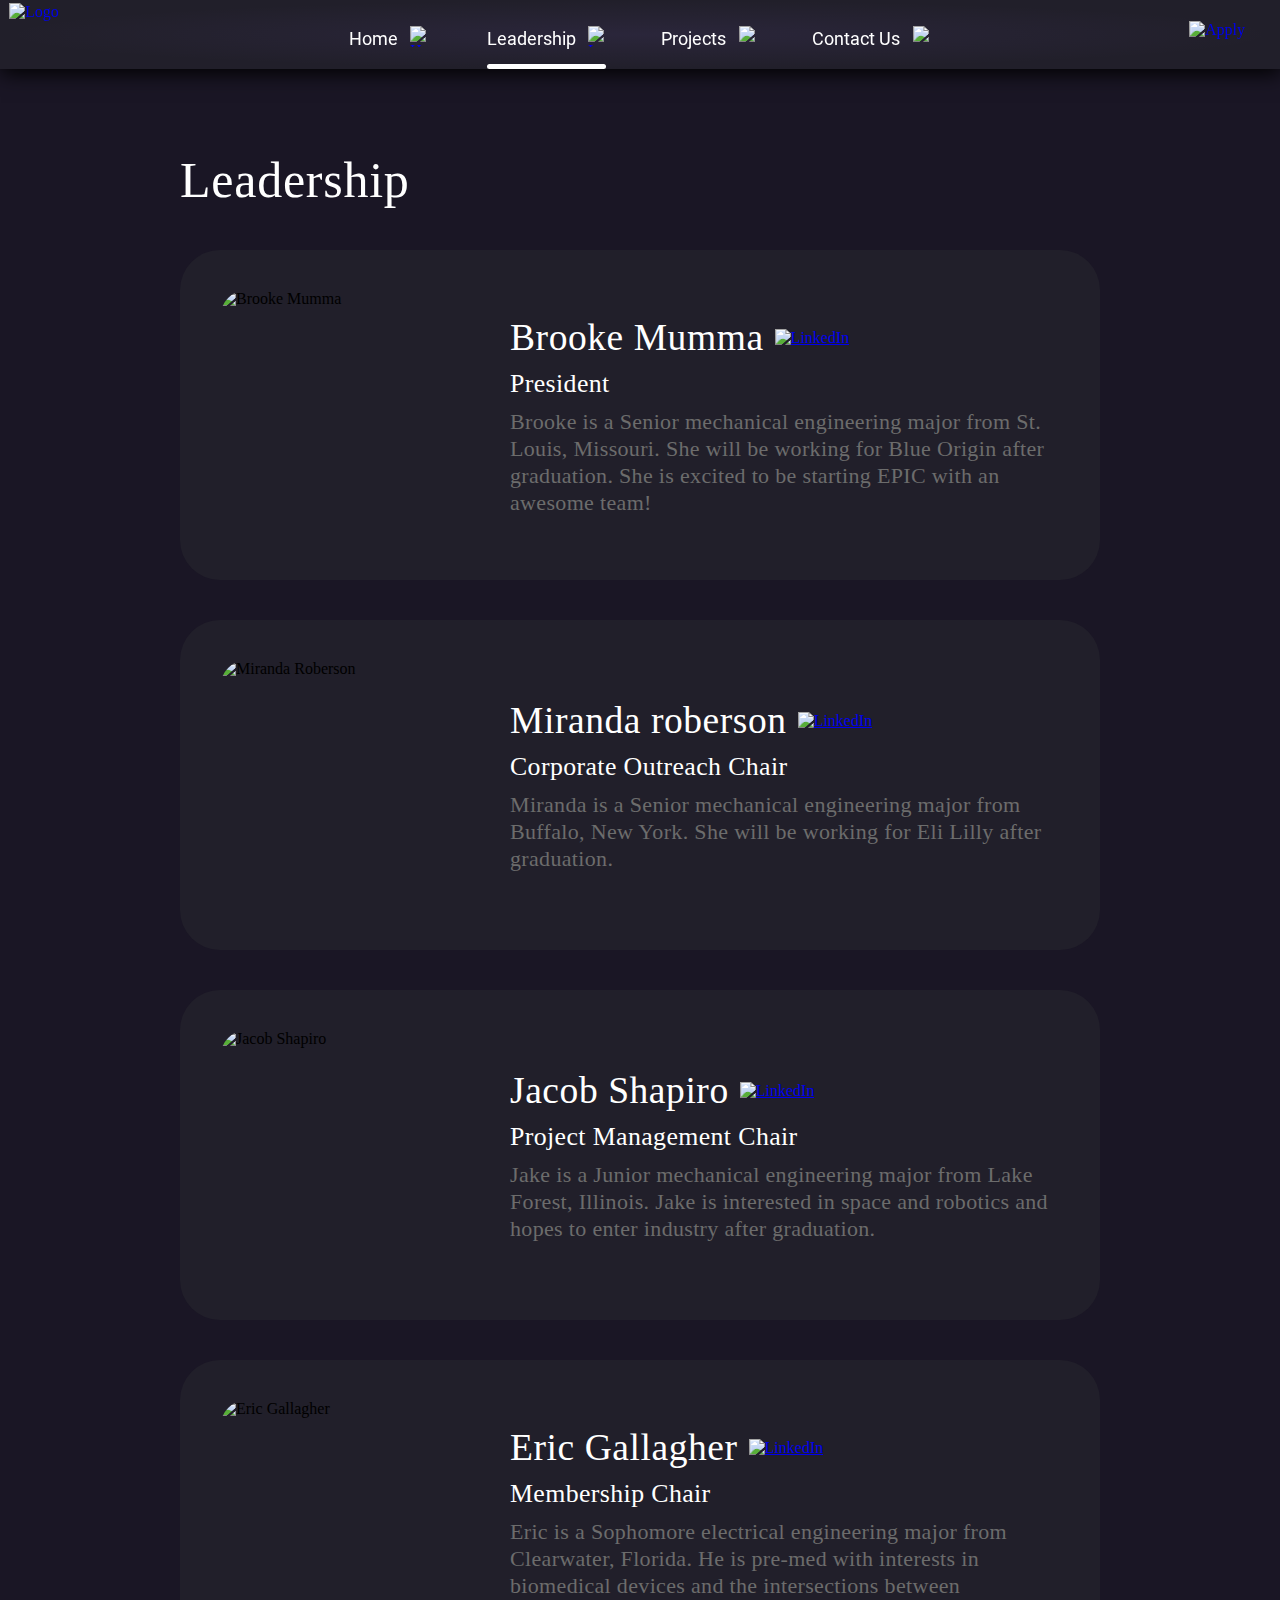
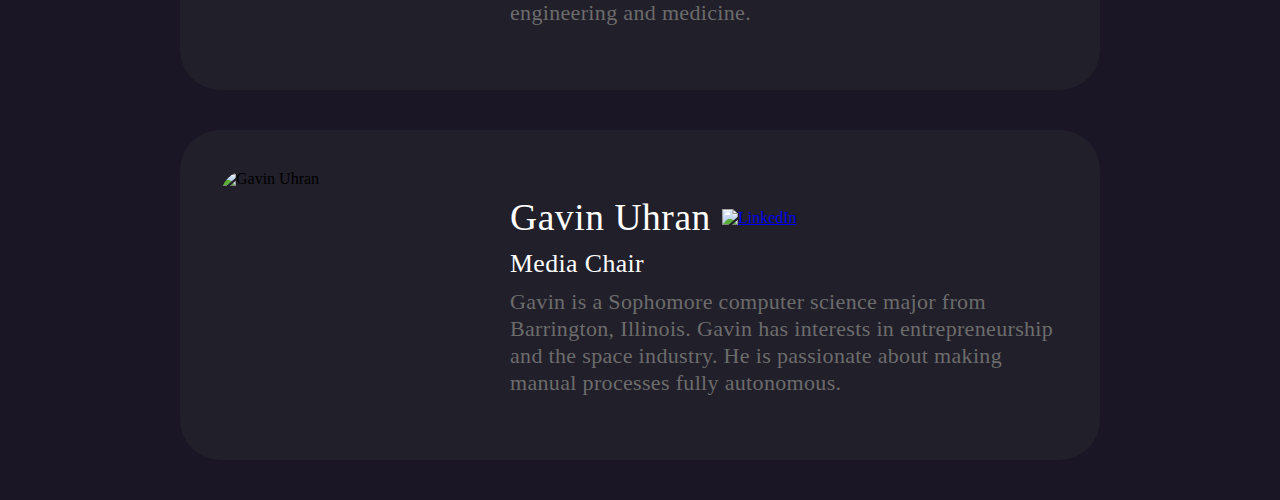
==== commit 8a6fb0d9: "Mobile Leadership Flexbox Changes" ====
--- a/leadership1.html
+++ b/leadership1.html
@@ -22,7 +22,7 @@
                         </a>
                     </div>
                     <h2 class="desktop-leader-title">President</h2>
-                    <h2 class="desktop-leader-bio">Brooke is a senior mechanical engineering major from St. Louis, missouri. She will be working for Blue Origin after graduation. She is excited to be starting EPIC with an awesome team!</h2>
+                    <h2 class="desktop-leader-bio">Brooke is a Senior mechanical engineering major from St. Louis, Missouri. She will be working for Blue Origin after graduation. She is excited to be starting EPIC with an awesome team!</h2>
                 </div>
             </div>
             <div class="desktop-leader">
@@ -35,7 +35,7 @@
                         </a>
                     </div>
                     <h2 class="desktop-leader-title">Corporate Outreach Chair</h2>
-                    <h2 class="desktop-leader-bio">Miranda is a senior mechanical engineering major from buffalo  new york. she will be working for eli lilly after graduation.</h2>
+                    <h2 class="desktop-leader-bio">Miranda is a Senior mechanical engineering major from Buffalo, New York. She will be working for Eli Lilly after graduation.</h2>
                 </div>
             </div>
             <div class="desktop-leader">
@@ -48,7 +48,7 @@
                         </a>
                     </div>
                     <h2 class="desktop-leader-title">Project Management Chair</h2>
-                    <h2 class="desktop-leader-bio">Jake is a junior mechanical engineering major from lake forest, il. jake is interested in space and robotics and hopes to enter industry after graduation.</h2>
+                    <h2 class="desktop-leader-bio">Jake is a Junior mechanical engineering major from Lake Forest, Illinois. Jake is interested in space and robotics and hopes to enter industry after graduation.</h2>
                 </div>
             </div>
             <div class="desktop-leader">
@@ -61,7 +61,7 @@
                         </a>
                     </div>
                     <h2 class="desktop-leader-title">Membership Chair</h2>
-                    <h2 class="desktop-leader-bio">Eric is a sophomore electrical engineering major from clearwater, florida. He is pre-med with interests in biomedical devices and the intersections between engineering and medicine.</h2>
+                    <h2 class="desktop-leader-bio">Eric is a Sophomore electrical engineering major from Clearwater, Florida. He is pre-med with interests in biomedical devices and the intersections between engineering and medicine.</h2>
                 </div>
             </div>
             <div class="desktop-leader">
@@ -74,7 +74,7 @@
                         </a>
                     </div>
                     <h2 class="desktop-leader-title">Media Chair</h2>
-                    <h2 class="desktop-leader-bio">Gavin is a sophomore computer science major from barrington, illinois. gavin has interests in entrepreneurship and the space industry. he is passionate about making manual processes fully autonomous.</h2>
+                    <h2 class="desktop-leader-bio">Gavin is a Sophomore computer science major from Barrington, Illinois. Gavin has interests in entrepreneurship and the space industry. He is passionate about making manual processes fully autonomous.</h2>
                 </div>
             </div>
         </div>
@@ -135,7 +135,7 @@
                         </a>
                     </div>
                     <h2 class="laptop-leader-title">President</h2>
-                    <h2 class="laptop-leader-bio">Brooke is a senior mechanical engineering major from St. Louis, missouri. She will be working for Blue Origin after graduation. She is excited to be starting EPIC with an awesome team!</h2>
+                    <h2 class="laptop-leader-bio">Brooke is a Senior mechanical engineering major from St. Louis, Missouri. She will be working for Blue Origin after graduation. She is excited to be starting EPIC with an awesome team!</h2>
                 </div>
             </div>
             <div class="laptop-leader">
@@ -148,7 +148,7 @@
                         </a>
                     </div>
                     <h2 class="laptop-leader-title">Corporate Outreach Chair</h2>
-                    <h2 class="laptop-leader-bio">Miranda is a senior mechanical engineering major from buffalo  new york. she will be working for eli lilly after graduation.</h2>
+                    <h2 class="laptop-leader-bio">Miranda is a Senior mechanical engineering major from Buffalo, New York. She will be working for Eli Lilly after graduation.</h2>
                 </div>
             </div>
             <div class="laptop-leader">
@@ -161,7 +161,7 @@
                         </a>
                     </div>
                     <h2 class="laptop-leader-title">Project Management Chair</h2>
-                    <h2 class="laptop-leader-bio">Jake is a junior mechanical engineering major from lake forest, il. jake is interested in space and robotics and hopes to enter industry after graduation.</h2>
+                    <h2 class="laptop-leader-bio">Jake is a Junior mechanical engineering major from Lake Forest, Illinois. Jake is interested in space and robotics and hopes to enter industry after graduation.</h2>
                 </div>
             </div>
             <div class="laptop-leader">
@@ -174,7 +174,7 @@
                         </a>
                     </div>
                     <h2 class="laptop-leader-title">Membership Chair</h2>
-                    <h2 class="laptop-leader-bio">Eric is a sophomore electrical engineering major from clearwater, florida. He is pre-med with interests in biomedical devices and the intersections between engineering and medicine.</h2>
+                    <h2 class="laptop-leader-bio">Eric is a Sophomore electrical engineering major from Clearwater, Florida. He is pre-med with interests in biomedical devices and the intersections between engineering and medicine.</h2>
                 </div>
             </div>
             <div class="laptop-leader">
@@ -187,7 +187,7 @@
                         </a>
                     </div>
                     <h2 class="laptop-leader-title">Media Chair</h2>
-                    <h2 class="laptop-leader-bio">Gavin is a sophomore computer science major from barrington, illinois. gavin has interests in entrepreneurship and the space industry. he is passionate about making manual processes fully autonomous.</h2>
+                    <h2 class="laptop-leader-bio">Gavin is a Sophomore computer science major from Barrington, Illinois. Gavin has interests in entrepreneurship and the space industry. He is passionate about making manual processes fully autonomous.</h2>
                 </div>
             </div>
         </div>
@@ -248,7 +248,7 @@
                         </a>
                     </div>
                     <h2 class="tablet-leader-title">President</h2>
-                    <h2 class="tablet-leader-bio">Brooke is a senior mechanical engineering major from St. Louis, missouri. She will be working for Blue Origin after graduation. She is excited to be starting EPIC with an awesome team!</h2>
+                    <h2 class="tablet-leader-bio">Brooke is a Senior mechanical engineering major from St. Louis, Missouri. She will be working for Blue Origin after graduation. She is excited to be starting EPIC with an awesome team!</h2>
                 </div>
             </div>
             <div class="tablet-leader">
@@ -261,7 +261,7 @@
                         </a>
                     </div>
                     <h2 class="tablet-leader-title">Corporate Outreach Chair</h2>
-                    <h2 class="tablet-leader-bio">Miranda is a senior mechanical engineering major from buffalo  new york. she will be working for eli lilly after graduation.</h2>
+                    <h2 class="tablet-leader-bio">Miranda is a Senior mechanical engineering major from Buffalo, New York. She will be working for Eli Lilly after graduation.</h2>
                 </div>
             </div>
             <div class="tablet-leader">
@@ -274,7 +274,7 @@
                         </a>
                     </div>
                     <h2 class="tablet-leader-title">Project Management Chair</h2>
-                    <h2 class="tablet-leader-bio">Jake is a junior mechanical engineering major from lake forest, il. jake is interested in space and robotics and hopes to enter industry after graduation.</h2>
+                    <h2 class="tablet-leader-bio">Jake is a Junior mechanical engineering major from Lake Forest, Illinois. Jake is interested in space and robotics and hopes to enter industry after graduation.</h2>
                 </div>
             </div>
             <div class="tablet-leader">
@@ -287,7 +287,7 @@
                         </a>
                     </div>
                     <h2 class="tablet-leader-title">Membership Chair</h2>
-                    <h2 class="tablet-leader-bio">Eric is a sophomore electrical engineering major from clearwater, florida. He is pre-med with interests in biomedical devices and the intersections between engineering and medicine.</h2>
+                    <h2 class="tablet-leader-bio">Eric is a Sophomore electrical engineering major from Clearwater, Florida. He is pre-med with interests in biomedical devices and the intersections between engineering and medicine.</h2>
                 </div>
             </div>
             <div class="tablet-leader">
@@ -300,7 +300,7 @@
                         </a>
                     </div>
                     <h2 class="tablet-leader-title">Media Chair</h2>
-                    <h2 class="tablet-leader-bio">Gavin is a sophomore computer science major from barrington, illinois. gavin has interests in entrepreneurship and the space industry. he is passionate about making manual processes fully autonomous.</h2>
+                    <h2 class="tablet-leader-bio">Gavin is a Sophomore computer science major from Barrington, Illinois. Gavin has interests in entrepreneurship and the space industry. He is passionate about making manual processes fully autonomous.</h2>
                 </div>
             </div>
         </div>
@@ -348,57 +348,39 @@
     </div>
 
     <div class="mobile">
+        <h1 class="mobile-title">Leadership</h1>
+
+
         <div class="mobile-content">
-            <h1 class="mobile-title">Leadership</h1>
-
-            <div class="mobile-brooke-card">
-                <img class="mobile-brooke-photo" src="imgs/brooke.png" alt="Brooke Mumma">
-                <h2 class="mobile-brooke-name">Brooke Mumma</h2>
-                <a href="https://www.linkedin.com/in/brookemumma/" target="blank">
-                    <img src="imgs/linkedin.png" alt="LinkedIn" class="mobile-brooke-linkedin">
-                </a>
-                <h3 class="mobile-brooke-position">President</h3>
-                <p class="mobile-brooke-desc">Brooke is a senior mechanical engineering major from St. Louis, Missouri. She will be working for Blue Origin after graduation. She is excited to be starting EPIC with an awesome team.</p>
-            </div>
-
-            <div class="mobile-miranda-card">
-                <img class="mobile-miranda-photo" src="imgs/miranda.png" alt="Miranda Roberson">
-                <h2 class="mobile-miranda-name">Miranda Roberson</h2>
-                <a href="https://www.linkedin.com/in/miranda-roberson-a87233170/" target="blank">
-                    <img src="imgs/linkedin.png" alt="LinkedIn" class="mobile-miranda-linkedin">
-                </a>
-                <h3 class="mobile-miranda-position">Corporate Outreach Chair</h3>
-                <p class="mobile-miranda-desc">Miranda is a senior mechanical engineering major from Buffalo, New York. She will be working for Eli Lilly after graduation.</p>
-            </div>
-
-            <div class="mobile-jacob-card">
-                <img class="mobile-jacob-photo" src="imgs/jacob.png" alt="Jacob Shapiro">
-                <h2 class="mobile-jacob-name">Jacob Shapiro</h2>
-                <a href="https://www.linkedin.com/in/jshapiro12/" target="blank">
-                    <img src="imgs/linkedin.png" alt="LinkedIn" class="mobile-jacob-linkedin">
-                </a>
-                <h3 class="mobile-jacob-position">Project Management Chair</h3>
-                <p class="mobile-jacob-desc">Jake is a junior mechanical engineering major from lake forest, Illinois. Jke is interested in space and robotics and hopes to enter industry after graduation.</p>
-            </div>
-
-            <div class="mobile-eric-card">
-                <img class="mobile-eric-photo" src="imgs/eric.png" alt="Eric Gallagher">
-                <h2 class="mobile-eric-name">Eric Gallagher</h2>
-                <a href="https://www.linkedin.com/in/eric-gallagher-12ba87191/" target="blank">
-                    <img src="imgs/linkedin.png" alt="LinkedIn" class="mobile-eric-linkedin">
-                </a>
-                <h3 class="mobile-eric-position">Membership Chair</h3>
-                <p class="mobile-eric-desc">Eric is a sophomore electrical engineering major from Clearwater, Florida. He is pre-med with interests in biomedical devices and the intersections between engineering and medicine.</p>
-            </div>
-
-            <div class="mobile-gavin-card">
-                <img class="mobile-gavin-photo" src="imgs/gavin.png" alt="Gavin Uhran">
-                <h2 class="mobile-gavin-name">Gavin Uhran</h2>
-                <a href="https://www.linkedin.com/in/gavinuhran/" target="blank">
-                    <img src="imgs/linkedin.png" alt="LinkedIn" class="mobile-gavin-linkedin">
-                </a>
-                <h3 class="mobile-gavin-position">Media Chair</h3>
-                <p class="mobile-gavin-desc">Gavin is a sophomore computer science major from Barrington, Illinois. Gavin has interests in entrepreneurship and the space industry. He is passionate about making manual processes fully autonomous.</p>
+            <div class="mobile-leader">
+                <img class="mobile-leader-image" src="imgs/brooke.png" alt="Brooke Mumma">
+                <h1 class="mobile-leader-name">Brooke Mumma</h1>
+                <h2 class="mobile-leader-title">President</h2>
+                <h2 class="mobile-leader-bio">Brooke is a Senior mechanical engineering major from St. Louis, Missouri. She will be working for Blue Origin after graduation. She is excited to be starting EPIC with an awesome team!</h2>
+            </div>
+            <div class="mobile-leader">
+                <img class="mobile-leader-image" src="imgs/miranda.png" alt="Miranda Roberson">
+                <h1 class="mobile-leader-name">Miranda Roberson</h1>
+                <h2 class="mobile-leader-title">Corporate Outreach Chair</h2>
+                <h2 class="mobile-leader-bio">Miranda is a Senior mechanical engineering major from Buffalo, New York. She will be working for Eli Lilly after graduation.</h2>
+            </div>
+            <div class="mobile-leader">
+                <img class="mobile-leader-image" src="imgs/jacob.png" alt="Jacob Shapiro">
+                <h1 class="mobile-leader-name">Jacob Shapiro</h1>
+                <h2 class="mobile-leader-title">Project Management Chair</h2>
+                <h2 class="mobile-leader-bio">Jake is a Junior mechanical engineering major from Lake Forest, Illinois. Jake is interested in space and robotics and hopes to enter industry after graduation.</h2>
+            </div>
+            <div class="mobile-leader">
+                <img class="mobile-leader-image" src="imgs/eric.png" alt="Eric Gallagher">
+                <h1 class="mobile-leader-name">Eric Gallagher</h1>
+                <h2 class="mobile-leader-title">Membership Chair</h2>
+                <h2 class="mobile-leader-bio">Eric is a Sophomore electrical engineering major from Clearwater, Florida. He is pre-med with interests in biomedical devices and the intersections between engineering and medicine.</h2>
+            </div>
+            <div class="mobile-leader">
+                <img class="mobile-leader-image" src="imgs/gavin.png" alt="Gavin Uhran">
+                <h1 class="mobile-leader-name">Gavin Uhran</h1>
+                <h2 class="mobile-leader-title">Media Chair</h2>
+                <h2 class="mobile-leader-bio">Gavin is a Sophomore computer science major from Barrington, Illinois. Gavin has interests in entrepreneurship and the space industry. He is passionate about making manual processes fully autonomous.</h2>
             </div>
         </div>
 
--- a/css/leadership1.css
+++ b/css/leadership1.css
@@ -395,4 +395,98 @@
     
     color: #6C6C6C;
     margin: 0px;    
+}
+
+.mobile-title {
+    position: absolute;
+    width: 172px;
+    height: 44px;
+    left: calc(50% - 172px/2 - 54px);
+    top: 124px;
+    
+    font-family: Legend M54;
+    font-style: normal;
+    font-weight: normal;
+    font-size: 50px;
+    line-height: 44px;
+    /* identical to box height */
+    
+    display: flex;
+    align-items: center;
+    text-align: center;
+    letter-spacing: 0.015em;
+    
+    color: #FFFFFF;    
+}
+
+.mobile-content {
+    display: flex;
+    flex-direction: column;
+    align-items: flex-start;
+    padding: 0px;
+    
+    position: absolute;
+    width: 280px;
+    left: calc(50% - 280px/2);
+    top: 250px;
+}
+.mobile-leader {
+    flex: none;
+    margin: 0px 0px 20px 0px;
+    padding: 20px;
+    border-radius: 20px;
+    background: #211F2A;
+    display: flex;
+    flex-direction: column;
+    align-items: flex-start;
+}
+
+.mobile-leader-image {
+    width: 240px;
+    height: 240px;
+    left: 40px;
+    top: 40px;
+
+    border-radius: 20px;
+    margin: 0px;
+}
+
+.mobile-leader-name {
+    font-family: Legend M54;
+    font-style: normal;
+    font-weight: normal;
+    font-size: 32px;
+    line-height: 88%;
+    /* or 28px */
+
+    letter-spacing: 0.015em;
+
+    color: #FFFFFF;
+    margin: 10px 0px 5px 0px;
+}
+
+.mobile-leader-title {
+    font-family: Legend M54;
+    font-style: normal;
+    font-weight: normal;
+    font-size: 22px;
+    line-height: 22px;
+    /* identical to box height */
+    
+    letter-spacing: 0.015em;
+    
+    color: #FFFFFF;
+    margin: 0px;
+}
+
+.mobile-leader-bio {
+    font-family: Legend M54;
+    font-style: normal;
+    font-weight: normal;
+    font-size: 16px;
+    line-height: 20px;
+    letter-spacing: 0.015em;
+    
+    color: #6C6C6C;
+    margin: 5px 0px 0px 0px;
 }